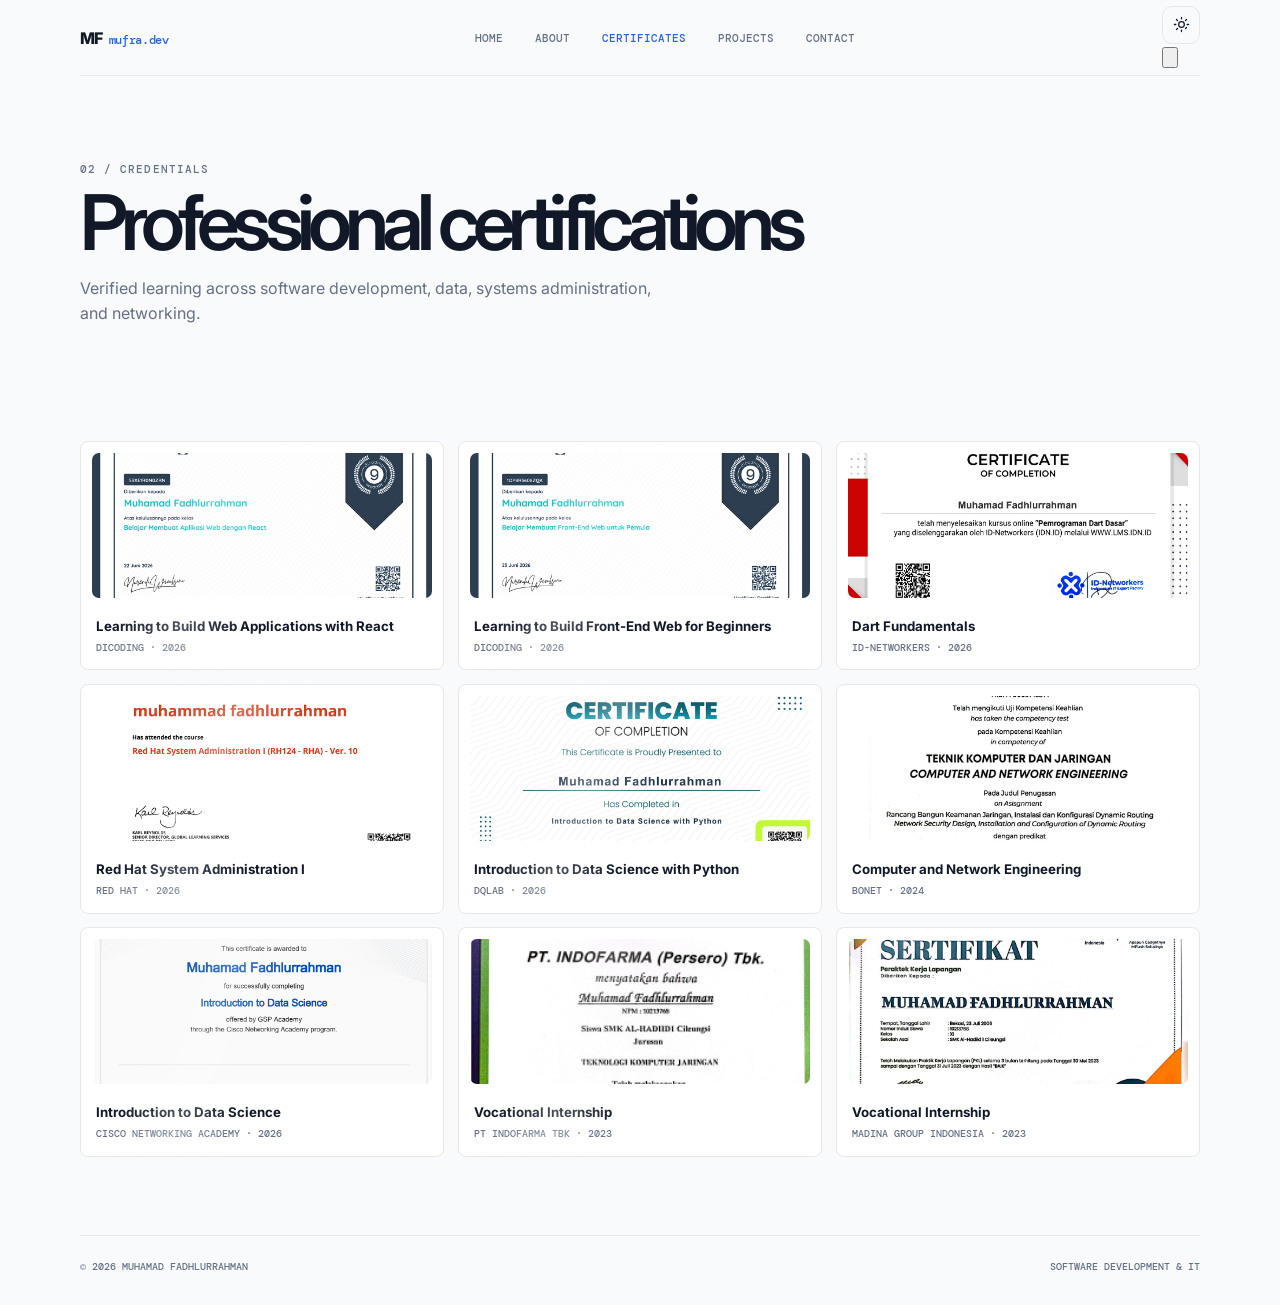
==== certificates.html @ b0180c2a "Initial commit" ====
<!doctype html><html lang="id" data-theme="light"><head><meta charset="UTF-8"><meta name="viewport" content="width=device-width,initial-scale=1"><meta name="description" content="Sertifikat profesional Muhamad Fadhlurrahman."><title>Certificates — Muhamad Fadhlurrahman</title><link rel="preconnect" href="https://fonts.googleapis.com"><link rel="preconnect" href="https://fonts.gstatic.com" crossorigin><link href="https://fonts.googleapis.com/css2?family=DM+Mono:wght@400;500&family=Inter:wght@400;500;600;700;800&display=swap" rel="stylesheet"><link rel="stylesheet" href="index.css"></head><body data-page="certificates"><div class="cursor-dot"></div><div class="cursor-ring"></div><header class="navbar container"><a class="wordmark" href="index.html">MF<span>.</span></a><nav class="desktop-nav"><a href="index.html">Home</a><a class="active" href="certificates.html">Certificates</a><a href="projects.html">Projects</a><a href="contact.html">Contact</a></nav><div class="nav-actions"><button class="theme-switch" aria-label="Ganti tema"><svg class="icon icon-sun" viewBox="0 0 24 24"><circle cx="12" cy="12" r="4"/><path d="M12 2v2M12 20v2M4.93 4.93l1.42 1.42M17.65 17.65l1.42-1.42M2 12h2M20 12h2M4.93 19.07l1.42-1.42M17.65 6.35l1.42-1.42"/></svg><svg class="icon icon-moon" viewBox="0 0 24 24"><path d="M21 12.79A9 9 0 1 1 11.21 3 7 7 0 0 0 21 12.79Z"/></svg></button><button class="menu-toggle" aria-label="Buka menu" aria-expanded="false"><svg viewBox="0 0 24 24"><path d="M4 7h16M4 12h16M4 17h16"/></svg></button></div></header><nav class="mobile-menu container"><a href="index.html">Home</a><a href="certificates.html">Certificates</a><a href="projects.html">Projects</a><a href="contact.html">Contact</a></nav><main><section class="page-hero container"><p class="eyebrow">02 / Credentials</p><h1>Learning with<br><em>clear direction.</em></h1><p>Selected certifications supporting my foundation in software development, data, systems administration, and networking.</p></section><section class="section container"><div class="certificate-grid"><article class="certificate-card reveal"><img src="assets/react_dicoding.png" alt="Sertifikat React Dicoding"><div><h3>Belajar Membuat Aplikasi Web dengan React</h3><p>Dicoding · 2026</p></div></article><article class="certificate-card reveal"><img src="assets/frontend dicoding.png" alt="Sertifikat Front-End Dicoding"><div><h3>Belajar Membuat Front-End Web untuk Pemula</h3><p>Dicoding · 2026</p></div></article><article class="certificate-card reveal"><img src="assets/dart_idn.png" alt="Sertifikat Dart"><div><h3>Pemrograman Dart Dasar</h3><p>ID-Networkers · 2026</p></div></article><article class="certificate-card reveal"><img src="assets/redhat.png" alt="Sertifikat Red Hat"><div><h3>Red Hat System Administration I</h3><p>Red Hat · 2026</p></div></article><article class="certificate-card reveal"><img src="assets/datascicen_dqlab.png" alt="Sertifikat Data Science"><div><h3>Introduction to Data Science with Python</h3><p>DQLab · 2026</p></div></article><article class="certificate-card reveal"><img src="assets/bonet.png" alt="Sertifikat kompetensi BONET"><div><h3>Computer and Network Engineering</h3><p>BONET · 2024</p></div></article><article class="certificate-card reveal"><img src="assets/Cuplikan layar 2026-10-04 132748.png" alt="Sertifikat Cisco Data Science"><div><h3>Introduction to Data Science</h3><p>Cisco Networking Academy · 2026</p></div></article><article class="certificate-card reveal"><img src="assets/indofarma.png" alt="Sertifikat praktik kerja Indofarma"><div><h3>Praktik Kerja Lapangan</h3><p>PT Indofarma Tbk · 2023</p></div></article><article class="certificate-card reveal"><img src="assets/madinaflash.png" alt="Sertifikat praktik kerja Madina Group"><div><h3>Praktik Kerja Lapangan</h3><p>Madina Group Indonesia · 2023</p></div></article></div></section></main><footer class="footer container"><span>© 2026 Muhamad Fadhlurrahman</span><span>Software Development & IT</span></footer><script src="script.js"></script></body></html>
---- index.css ----
﻿:root{--bg-primary:#f8fafc;--bg-secondary:#fff;--bg-card:#fff;--text-primary:#0f172a;--text-secondary:#475569;--accent-color:#2563eb;--accent-hover:#1d4ed8;--border-color:#e2e8f0;--shadow-sm:0 1px 3px rgba(0,0,0,.05);--shadow-md:0 4px 14px rgba(15,23,42,.08);--transition:all .25s cubic-bezier(.4,0,.2,1);--sans:'Inter',sans-serif;--mono:'DM Mono',monospace}
*{box-sizing:border-box}
*,*::before,*::after{box-sizing:border-box}
html{scroll-behavior:smooth}
body{margin:0;background:var(--bg-primary);color:var(--text-primary);font-family:var(--sans);line-height:1.6;transition:background .3s,color .3s}
.container{width:min(1120px,calc(100% - 48px));margin-inline:auto}
.navbar{height:76px;display:flex;align-items:center;justify-content:space-between;width:min(1120px,calc(100% - 48px));margin:auto;position:relative;z-index:5}
.wordmark{font-size:.9rem;font-weight:700;letter-spacing:-.03em;text-decoration:none;color:var(--text-primary)}
nav{display:flex;gap:2rem}
nav a{color:var(--text-secondary);font:500 .7rem var(--mono);text-decoration:none;text-transform:uppercase;transition:var(--transition)}
nav a:hover{color:var(--accent-color)}
.theme-switch{width:38px;height:38px;border:1px solid var(--border-color);border-radius:10px;background:var(--bg-secondary);color:var(--text-primary);display:grid;place-items:center;cursor:pointer;transition:var(--transition)}
.theme-switch:hover{border-color:var(--accent-color);color:var(--accent-color)}
.icon{width:17px;height:17px;fill:none;stroke:currentColor;stroke-width:1.8;stroke-linecap:round;stroke-linejoin:round}
.icon-moon{display:none}
.hero{padding:126px 0 86px;border-bottom:1px solid var(--border-color)}
.availability{display:inline-flex;align-items:center;gap:.55rem;border:1px solid #bbf7d0;background:#f0fdf4;color:#15803d;border-radius:999px;padding:.35rem .7rem;font:500 .64rem var(--mono);text-transform:uppercase;letter-spacing:.04em}
.availability span{width:6px;height:6px;border-radius:50%;background:#22c55e}
.eyebrow{color:var(--text-secondary);font:500 .66rem var(--mono);text-transform:uppercase;letter-spacing:.1em}
.hero .eyebrow{margin:1.35rem 0 1rem}
.eyebrow i{color:var(--accent-color);font-style:normal;margin:0 .35rem}
.hero h1{font-size:clamp(3.6rem,8vw,7rem);line-height:.98;letter-spacing:-.09em;margin:0;max-width:850px;font-weight:500}
.hero h1 strong{color:var(--accent-color);font-weight:700}
.hero-copy{max-width:600px;color:var(--text-secondary);font-size:1.05rem;margin:1.7rem 0 2rem}
.hero-actions{display:flex;gap:.75rem}
.button{display:inline-flex;align-items:center;gap:.75rem;border:1px solid transparent;border-radius:8px;padding:.8rem 1.05rem;font:500 .68rem var(--mono);text-transform:uppercase;text-decoration:none;cursor:pointer;transition:var(--transition)}
.button svg,.card-link svg,.contact-links svg{width:15px;height:15px;fill:none;stroke:currentColor;stroke-width:1.8;stroke-linecap:round;stroke-linejoin:round}
.button-primary{background:var(--accent-color);color:white}
.button-primary:hover{background:var(--accent-hover);transform:translateY(-2px)}
.button-secondary{border-color:var(--border-color);background:var(--bg-secondary);color:var(--text-primary)}
.button-secondary:hover{border-color:var(--accent-color);color:var(--accent-color);transform:translateY(-2px)}
.hero-meta{display:flex;gap:2rem;margin-top:5rem;color:var(--text-secondary);font:500 .62rem var(--mono);text-transform:uppercase}
.section{padding:112px 0}
.section-intro{margin-bottom:2.7rem}
.section-intro h2{font-size:clamp(2.4rem,5vw,4rem);line-height:1.04;letter-spacing:-.08em;margin:0;font-weight:700}
.section-intro em{font-style:normal;color:var(--accent-color)}
.certificate-grid{display:grid;grid-template-columns:repeat(3,1fr);gap:1rem}
.certificate-card{background:var(--bg-card);border:1px solid var(--border-color);border-radius:12px;padding:.7rem;box-shadow:var(--shadow-sm);transition:var(--transition)}
.certificate-card:hover{transform:translateY(-4px);box-shadow:var(--shadow-md);border-color:#bfdbfe}
.certificate-card img{width:100%;height:160px;object-fit:cover;border-radius:7px;background:#f1f5f9}
.certificate-card div{padding:.75rem .25rem .25rem}
.certificate-card h3{font-size:.83rem;line-height:1.35;margin:0 0 .35rem}
.certificate-card p,.project-type{margin:0;color:var(--text-secondary);font:500 .62rem var(--mono);text-transform:uppercase}
.project-heading{display:inline-block;margin-bottom:2rem}
.project-tabs{display:flex;gap:1.5rem;border-bottom:1px solid var(--border-color);margin-bottom:1.5rem}
.tab{border:0;background:none;color:var(--text-secondary);padding:0 0 .8rem;font:500 .68rem var(--mono);text-transform:uppercase;cursor:pointer;position:relative}
.tab.active{color:var(--accent-color)}
.tab.active::after{content:'';height:2px;background:var(--accent-color);position:absolute;bottom:-1px;left:0;right:0}
.project-grid{display:grid;grid-template-columns:repeat(2,1fr);gap:1rem}
.project-card{background:var(--bg-card);border:1px solid var(--border-color);border-radius:12px;overflow:hidden;box-shadow:var(--shadow-sm);transition:var(--transition)}
.project-card:hover{transform:translateY(-4px);box-shadow:var(--shadow-md)}
.project-card.hidden{display:none}
.project-thumb{height:260px;background:#e2e8f0;overflow:hidden}
.project-thumb img{width:100%;height:100%;object-fit:cover;transition:transform .5s}
.project-card:hover .project-thumb img{transform:scale(1.04)}
.project-content{display:flex;justify-content:space-between;gap:1rem;padding:1.25rem}
.project-content h3{font-size:1.25rem;letter-spacing:-.04em;margin:.35rem 0 .45rem}
.project-content>div>p:not(.project-type){font-size:.8rem;color:var(--text-secondary);max-width:390px;margin:0}
.tech-list{display:flex;flex-wrap:wrap;gap:.35rem;margin-top:1rem}
.tech-list span{border:1px solid var(--border-color);border-radius:5px;color:var(--text-secondary);padding:.25rem .4rem;font:500 .58rem var(--mono)}
.card-link{flex:none;width:34px;height:34px;border:1px solid var(--border-color);border-radius:7px;color:var(--accent-color);display:grid;place-items:center;text-decoration:none}
.card-link:hover{background:var(--accent-color);color:white}
.about{background:var(--bg-secondary);border-block:1px solid var(--border-color)}
.about-layout{display:grid;grid-template-columns:1fr 1fr;gap:6rem}
.about-layout>p{font-size:1.2rem;line-height:1.7;color:var(--text-secondary);margin:0}
.skill-list{border-top:1px solid var(--border-color)}
.skill-list div{display:grid;grid-template-columns:140px 1fr;gap:1rem;padding:1rem 0;border-bottom:1px solid var(--border-color);font-size:.78rem}
.skill-list strong{font-size:.7rem;font-family:var(--mono);text-transform:uppercase;color:var(--text-primary)}
.skill-list span{color:var(--text-secondary)}
.contact{padding-bottom:80px}
.contact-inner{display:grid;grid-template-columns:1fr 1fr;gap:6rem;padding:3rem 0;border-top:1px solid var(--border-color)}
.contact-inner h2{font-size:clamp(2.4rem,5vw,4rem);line-height:1.03;letter-spacing:-.08em;margin:0}
.contact-inner em{font-style:normal;color:var(--accent-color)}
.contact-links{border-top:1px solid var(--border-color)}
.contact-links a{display:grid;grid-template-columns:90px 1fr 18px;align-items:center;gap:1rem;padding:1.1rem 0;border-bottom:1px solid var(--border-color);color:var(--text-primary);font-size:.8rem;text-decoration:none}
.contact-links a:hover{color:var(--accent-color)}
.contact-links span{color:var(--text-secondary);font:500 .63rem var(--mono);text-transform:uppercase}
.footer{display:flex;justify-content:space-between;padding:1.5rem 0 2rem;border-top:1px solid var(--border-color);color:var(--text-secondary);font:500 .62rem var(--mono);text-transform:uppercase}
body[data-theme="dark"]{--bg-primary:#090d16;--bg-secondary:#111827;--bg-card:#1f2937;--text-primary:#f9fafb;--text-secondary:#9ca3af;--accent-color:#3b82f6;--accent-hover:#60a5fa;--border-color:#263246;--shadow-sm:0 1px 3px rgba(0,0,0,.3);--shadow-md:0 4px 12px rgba(0,0,0,.4)}
body[data-theme="dark"] .availability{background:#052e16;border-color:#166534;color:#86efac}
body[data-theme="dark"] .certificate-card img{background:#111827}
.reveal{opacity:0;transform:translateY(18px);transition:.7s}
.reveal.visible{opacity:1;transform:none}
@media(max-width:780px){.container,.navbar{width:min(100% - 32px,560px)}
.navbar{height:68px}
.wordmark{font-size:.78rem}
nav{gap:.9rem}
nav a{font-size:.55rem}
.hero{padding:90px 0 60px}
.hero h1{font-size:clamp(3rem,14vw,5rem)}
.hero-meta{display:block;line-height:2;margin-top:3rem}
.certificate-grid,.project-grid,.about-layout,.contact-inner{grid-template-columns:1fr;gap:1rem}
.certificate-card img{height:190px}
.section{padding:75px 0}
.about-layout>p{font-size:1rem;margin-bottom:2rem}
.contact-inner{gap:2.5rem}
.footer{display:block;line-height:2}
.footer span{display:block}
}

/* Multi-page portfolio refresh */
:root{--bg-primary:#f7f8fc;--bg-secondary:#fff;--bg-card:rgba(255,255,255,.78);--text-primary:#111827;--text-secondary:#64748b;--accent-color:#6d28d9;--accent-hover:#0891b2;--border-color:#e5e7eb;--shadow-md:0 18px 50px rgba(30,41,59,.12)}
html[data-theme="dark"]{--bg-primary:#080b13;--bg-secondary:#111827;--bg-card:rgba(17,24,39,.78);--text-primary:#f8fafc;--text-secondary:#a4b0c2;--accent-color:#a78bfa;--accent-hover:#22d3ee;--border-color:#263247}
body{background:radial-gradient(circle at 80% 4%,rgba(124,58,237,.12),transparent 28%),radial-gradient(circle at 5% 42%,rgba(6,182,212,.08),transparent 30%),var(--bg-primary);background-attachment:fixed}
.navbar{position:sticky;top:0;background:color-mix(in srgb,var(--bg-primary) 78%,transparent);backdrop-filter:blur(18px);border-bottom:1px solid color-mix(in srgb,var(--border-color) 75%,transparent)}
.wordmark{font-size:1.1rem;letter-spacing:-.08em}.wordmark span{color:var(--accent-color)}.desktop-nav a.active{color:var(--accent-color)}
.hero{position:relative;min-height:calc(100vh - 76px);display:flex;flex-direction:column;justify-content:center;overflow:hidden}.hero-orb{position:absolute;width:480px;height:480px;right:-130px;top:80px;border-radius:50%;background:radial-gradient(circle,rgba(167,139,250,.2),rgba(34,211,238,.05) 45%,transparent 70%);filter:blur(16px);animation:floatGlow 8s ease-in-out infinite;pointer-events:none}.hero h1,.page-hero h1,.contact-copy h1{font-size:clamp(3.4rem,8vw,7.2rem);line-height:.96;letter-spacing:-.09em;font-weight:600}.hero h1 strong,.page-hero em,.contact-copy em,.section-intro em{font-style:normal;background:linear-gradient(100deg,#8b5cf6,#06b6d4 60%,#34d399);-webkit-background-clip:text;background-clip:text;color:transparent}.hero-role{font-size:clamp(1.25rem,2.5vw,2rem);margin:1.7rem 0 .2rem;font-weight:600}.hero-role span{color:var(--accent-color);transition:opacity .25s,transform .25s}.hero-role .role-changing{opacity:0;transform:translateY(8px)}.typing-caret{color:#22d3ee!important;margin-left:.2rem;animation:blink 1s infinite}.intro-strip{padding:88px 0 36px;border-top:1px solid var(--border-color)}.lead{max-width:790px;margin:0;font-size:clamp(1.7rem,3.5vw,3.2rem);line-height:1.15;letter-spacing:-.06em}.stats{display:grid;grid-template-columns:repeat(4,1fr);gap:1px;background:var(--border-color);border:1px solid var(--border-color);margin-top:36px}.stats div{padding:1.5rem;background:var(--bg-primary)}.stats strong{display:block;font-size:2rem;letter-spacing:-.06em}.stats span{font:500 .62rem var(--mono);color:var(--text-secondary);text-transform:uppercase}.page-hero{padding:110px 0 45px}.page-hero h1{margin:.5rem 0 1.4rem}.page-hero>p:last-child{max-width:590px;color:var(--text-secondary);font-size:1rem}.section-description{max-width:570px;color:var(--text-secondary)}.section-description a,.text-link{color:var(--accent-color)}
.github-panel{border:1px solid var(--border-color);background:var(--bg-card);border-radius:16px;padding:1.3rem;box-shadow:var(--shadow-md)}.github-summary{display:flex;align-items:center;gap:1.3rem;padding-bottom:1.5rem;border-bottom:1px solid var(--border-color)}.github-mark{width:44px;height:44px;display:grid;place-items:center;border-radius:12px;background:var(--text-primary);color:var(--bg-primary);font-size:1.5rem}.github-summary strong{display:block;font-size:1.25rem}.github-summary span{display:block;color:var(--text-secondary);font:500 .6rem var(--mono);text-transform:uppercase}.github-summary .text-link{margin-left:auto;font:500 .68rem var(--mono);text-decoration:none}.activity-chart{height:190px;display:flex;align-items:end;justify-content:space-around;gap:1.2rem;padding:1.5rem 1rem .3rem}.activity-month{height:100%;flex:1;display:flex;flex-direction:column;align-items:center;justify-content:end;gap:.45rem}.activity-month strong{font:500 .68rem var(--mono);color:var(--accent-color)}.activity-month small{font:500 .62rem var(--mono);color:var(--text-secondary);text-transform:uppercase}.bar-track{height:125px;width:min(42px,70%);display:flex;align-items:end;border-radius:8px;background:color-mix(in srgb,var(--border-color) 48%,transparent);overflow:hidden}.bar-track span{display:block;width:100%;min-height:8px;border-radius:8px;background:linear-gradient(180deg,#a78bfa,#06b6d4);transition:height 1s cubic-bezier(.16,1,.3,1)}.data-note,.loading-state{margin:.8rem 0 0;color:var(--text-secondary);font:500 .6rem var(--mono)}.empty-activity{width:100%;text-align:center;color:var(--text-secondary);font-size:.82rem}.empty-activity a{display:inline-block;margin-top:.5rem;color:var(--accent-color)}.home-links{display:grid;gap:0;padding-top:20px}.feature-link{display:flex;justify-content:space-between;align-items:center;padding:1.7rem 0;border-top:1px solid var(--border-color);text-decoration:none;color:var(--text-primary)}.feature-link:last-child{border-bottom:1px solid var(--border-color)}.feature-link span{font:500 .63rem var(--mono);color:var(--text-secondary);text-transform:uppercase}.feature-link strong{font-size:clamp(1.3rem,2.5vw,2rem);letter-spacing:-.05em}.feature-link b{color:var(--accent-color);font-weight:400;margin-left:1rem}.project-actions{display:flex;gap:.45rem;align-items:flex-start}.card-link{font-size:1rem}.certificate-card,.project-card{background:var(--bg-card);backdrop-filter:blur(8px);border-color:var(--border-color)}.certificate-card:after,.project-card:after{content:'';position:absolute;inset:0;transform:translateX(-120%);background:linear-gradient(110deg,transparent 35%,rgba(255,255,255,.25),transparent 65%);pointer-events:none}.certificate-card:hover:after,.project-card:hover:after{animation:shine .9s ease}.certificate-card:hover,.project-card:hover{border-color:color-mix(in srgb,var(--accent-color) 45%,var(--border-color));box-shadow:var(--shadow-md)}.contact-page{min-height:calc(100vh - 150px);display:grid;grid-template-columns:1fr 1fr;align-items:center;gap:6rem;padding:100px 0}.contact-copy h1{margin:.5rem 0 1.5rem}.contact-copy>p:last-child{max-width:480px;color:var(--text-secondary);font-size:1rem}.contact-page .contact-links{border-top:1px solid var(--border-color)}.contact-page .contact-links a{grid-template-columns:120px 1fr 18px}.certificate-modal{position:fixed;inset:0;z-index:100;display:grid;place-items:center;padding:24px;background:rgba(3,7,18,.82);backdrop-filter:blur(14px);opacity:0;pointer-events:none;transition:.25s}.certificate-modal.open{opacity:1;pointer-events:auto}.certificate-modal-content{position:relative;width:min(760px,92vw);max-height:90vh;padding:12px;border:1px solid rgba(255,255,255,.2);border-radius:16px;background:#111827;box-shadow:0 24px 80px rgba(0,0,0,.4);transform:scale(.96);transition:.25s}.certificate-modal.open .certificate-modal-content{transform:scale(1)}.certificate-modal img{display:block;width:100%;max-height:78vh;object-fit:contain;border-radius:9px}.certificate-modal h3{color:#fff;font-size:.8rem;margin:10px 4px 2px}.certificate-modal p{color:#9ca3af;font:.65rem var(--mono);margin:0 4px 3px}.certificate-close{position:absolute;top:-14px;right:-14px;width:40px;height:40px;border:1px solid rgba(255,255,255,.25);border-radius:50%;background:#fff;color:#111827;font-size:1.3rem;line-height:1;cursor:pointer}.certificate-card{cursor:pointer}@keyframes floatGlow{50%{transform:translate(-30px,20px) scale(1.12)}}@keyframes shine{100%{transform:translateX(120%)}}@keyframes blink{50%{opacity:0}}
html[data-theme="dark"] .availability{background:#052e16;border-color:#166534;color:#86efac}html[data-theme="dark"] .certificate-card img{background:#111827}
@media(max-width:780px){.desktop-nav{display:none}.hero{min-height:auto;padding:90px 0 70px}.hero h1,.page-hero h1,.contact-copy h1{font-size:clamp(3rem,14vw,5rem)}.hero-orb{width:300px;height:300px;right:-140px}.stats{grid-template-columns:repeat(2,1fr)}.stats div{padding:1rem}.github-summary{flex-wrap:wrap}.github-summary .text-link{width:100%;margin-left:0}.activity-chart{gap:.35rem;padding-inline:0}.contact-page{min-height:auto;grid-template-columns:1fr;gap:3rem;padding:80px 0}.page-hero{padding:80px 0 20px}.feature-link{display:block}.feature-link strong{display:block;margin-top:.7rem}.contact-page .contact-links a{grid-template-columns:90px 1fr 18px}}
@media(prefers-reduced-motion:reduce){*,*::before,*::after{animation-duration:.01ms!important;transition-duration:.01ms!important;scroll-behavior:auto!important}}

.hero-meta strong{color:var(--accent-color);font-weight:500}
.wordmark{display:inline-flex;align-items:baseline;gap:.45rem}.wordmark strong{font:800 1rem var(--sans);letter-spacing:-.08em;color:var(--text-primary)}.wordmark span{display:inline!important;color:var(--accent-color);font:500 .72rem var(--mono);letter-spacing:-.03em}
.top-repositories{margin-top:1.4rem;border-top:1px solid var(--border-color);padding-top:1rem}.top-repositories>p{margin:0 0 .5rem;color:var(--text-secondary);font:500 .62rem var(--mono);text-transform:uppercase}.top-repositories a{display:grid;grid-template-columns:32px 1fr auto;align-items:center;gap:.7rem;padding:.8rem 0;border-bottom:1px solid var(--border-color);color:var(--text-primary);text-decoration:none}.top-repositories a:hover strong{color:var(--accent-color)}.top-repositories span{color:var(--accent-color);font:500 .62rem var(--mono)}.top-repositories strong{font-size:.82rem}.top-repositories small{color:var(--text-secondary);font:500 .6rem var(--mono)}
.activity-month small{display:flex;flex-direction:column;align-items:center}.activity-month small i{font-style:normal;font-size:.5rem;opacity:.6;margin-top:2px}
.github-mark span{font:800 .82rem var(--mono);letter-spacing:-.08em}
.experience-item ul{margin:0;padding-left:1.1rem;color:var(--text-secondary);font:400 .84rem/1.7 var(--sans)}.experience-item li{padding-left:.25rem;margin:.2rem 0}.experience-item li::marker{color:var(--accent-color)}
.cursor-dot,.cursor-ring{display:none!important}.hero-orb{display:none}.hero{min-height:auto;padding:104px 0 62px}.hero h1{font-size:clamp(3rem,6.5vw,5.6rem);max-width:760px}.hero-copy{max-width:660px;font-size:.96rem;line-height:1.75;margin:1.2rem 0 1.5rem}.hero-role{margin:1.25rem 0 .1rem}.hero-meta{margin-top:3.5rem;gap:1.5rem}.intro-strip{padding:62px 0 28px}.lead{max-width:900px;font-size:clamp(1.35rem,2.5vw,2.25rem);line-height:1.3}.stats{margin-top:28px}.stats strong{font-size:1.65rem}.section{padding:78px 0}.section-intro{margin-bottom:1.8rem}.section-intro h2{font-size:clamp(2rem,4vw,3.25rem)}.page-hero{padding:76px 0 20px}.page-hero h1{font-size:clamp(2.7rem,6vw,5rem);margin:.4rem 0 1rem}.section-description{font-size:.9rem}.github-panel{padding:1rem}.github-summary{gap:1rem}.github-summary strong{font-size:1.1rem}.activity-chart{height:170px;padding:1.2rem .4rem .3rem;gap:.7rem}.bar-track{height:110px;width:min(32px,70%)}.feature-link{padding:1.25rem 0}.feature-link strong{font-size:clamp(1.1rem,2vw,1.55rem)}.certificate-grid,.project-grid{gap:.85rem}.certificate-card,.project-card{border-radius:6px}.certificate-card img{height:145px}.project-thumb{height:220px}.project-content{padding:1rem}.project-content h3{font-size:1.1rem}.project-content>div>p:not(.project-type){font-size:.76rem;line-height:1.65}.tech-list{margin-top:.8rem}.tech-list span{padding:.22rem .35rem}.about-grid{gap:4rem}.experience-item{gap:3rem}.contact-page{padding:78px 0}.contact-copy h1{font-size:clamp(2.7rem,6vw,5rem)}
html[data-theme="dark"] .github-panel,html[data-theme="dark"] .certificate-card,html[data-theme="dark"] .project-card{background:#111827}
@media(max-width:780px){.hero{padding:76px 0 54px}.hero h1{font-size:clamp(2.75rem,12vw,4.4rem)}.hero-copy{font-size:.88rem}.hero-meta{margin-top:2.5rem;line-height:1.8}.intro-strip{padding-top:52px}.lead{font-size:1.25rem}.section{padding:62px 0}.section-intro h2{font-size:2.15rem}.page-hero{padding-top:62px}.stats strong{font-size:1.4rem}.github-summary{gap:.75rem}.github-mark{width:38px;height:38px}.activity-chart{gap:.2rem}.activity-month small{font-size:.54rem}.experience-item{gap:.65rem}.about-grid{gap:2rem}}
@media(min-width:781px){.mobile-menu{display:none!important}}
@media(max-width:780px){.mobile-menu{position:fixed;display:flex;flex-direction:column;gap:1rem;inset:76px 12px auto;padding:1.35rem;border:1px solid var(--border-color);border-radius:10px;background:color-mix(in srgb,var(--bg-card) 94%,transparent);backdrop-filter:blur(18px);box-shadow:var(--shadow-md);opacity:0;pointer-events:none;transform:translateY(-12px);transition:opacity .25s,transform .25s}.mobile-menu.open{opacity:1;pointer-events:auto;transform:translateY(0)}.mobile-menu a{padding:.55rem;color:var(--text-primary);font:500 .7rem var(--mono);text-decoration:none;text-transform:uppercase}.mobile-menu a:hover{color:var(--accent-color)}}
@media(max-width:780px){header.navbar{display:flex!important;visibility:visible!important;opacity:1!important;position:fixed!important;top:0;left:0;right:0;width:100%!important;height:68px;z-index:100;padding:0 16px}.navbar .desktop-nav{display:none!important}.navbar .nav-actions{display:flex!important;align-items:center;gap:.45rem;position:relative;z-index:101}.navbar .menu-toggle{display:grid!important;place-items:center;width:44px;height:44px;border:0;background:transparent;color:var(--text-primary);cursor:pointer;pointer-events:auto;touch-action:manipulation;position:relative;z-index:102}.navbar .menu-toggle svg{width:22px;height:22px;fill:none;stroke:currentColor;stroke-width:1.8;stroke-linecap:round;pointer-events:none}.navbar .theme-switch{display:grid!important;place-items:center;pointer-events:auto}}

.wordmark{font-size:.95rem;letter-spacing:-.04em}.wordmark span{display:none}.theme-switch{background:transparent;border-color:var(--border-color);box-shadow:none}.theme-switch:hover{background:var(--text-primary);color:var(--bg-primary)}.button-primary{background:#111827;color:#fff}.button-primary:hover{background:#2563eb;color:#fff}html[data-theme="dark"] .button-primary{background:#fff;color:#111827}html[data-theme="dark"] .button-primary:hover{background:#60a5fa;color:#0b0f19}

.about-grid{display:grid;grid-template-columns:.8fr 1.2fr;gap:6rem;border-top:1px solid var(--border-color)}.about-block h2{margin:0;font-size:clamp(2.1rem,4vw,3.5rem);line-height:1.02;letter-spacing:-.07em}.about-block em,.experience-section em{font-style:normal;color:var(--accent-color)}.about-grid .skill-list{border-top:0}.about-grid .skill-list div{grid-template-columns:145px 1fr;align-items:start;padding:1.15rem 0}.about-grid .skill-list strong{font-family:var(--mono);font-size:.63rem;letter-spacing:.04em;color:var(--text-primary)}.about-grid .skill-list span{font-size:.82rem;line-height:1.65}.experience-section{border-top:1px solid var(--border-color)}.experience-section .section-intro{margin-bottom:2.2rem}.experience-section h2{font-size:clamp(2.1rem,4vw,3.5rem);line-height:1.02;letter-spacing:-.07em}.experience-list{border-top:1px solid var(--border-color)}.experience-item{display:grid;grid-template-columns:1fr 1.3fr;gap:4rem;padding:1.6rem 0;border-bottom:1px solid var(--border-color)}.experience-item>div>span{display:block;margin-bottom:.55rem;color:var(--accent-color);font:500 .62rem var(--mono);letter-spacing:.04em;text-transform:uppercase}.experience-item h3{margin:0 0 .25rem;color:var(--text-primary);font:700 clamp(1.15rem,2vw,1.5rem) var(--sans);letter-spacing:-.04em}.experience-item strong{color:var(--text-secondary);font:500 .68rem var(--mono);text-transform:uppercase}.experience-item p{margin:0;color:var(--text-secondary);font:400 .86rem/1.7 var(--sans);max-width:620px}
@media(max-width:780px){.about-grid{grid-template-columns:1fr;gap:2rem}.about-grid .skill-list div{grid-template-columns:110px 1fr}.experience-item{grid-template-columns:1fr;gap:.8rem}}
@media(max-width:780px){.navbar{position:fixed;top:0;left:0;right:0;width:100%;height:68px;padding-inline:16px;background:color-mix(in srgb,var(--bg-primary) 88%,transparent);backdrop-filter:blur(18px);border-bottom:1px solid var(--border-color);z-index:30}.navbar.container{width:100%}main{padding-top:68px}.mobile-menu{top:76px!important;z-index:29}.mobile-menu.container{width:calc(100% - 24px);max-width:none}}

/* Minimal electric-blue visual system */
:root{--bg-primary:#f8fafc;--bg-secondary:#fff;--bg-card:#fff;--text-primary:#111827;--text-secondary:#667085;--accent-color:#2563eb;--accent-hover:#1d4ed8;--border-color:#e5e7eb;--shadow-md:0 14px 36px rgba(15,23,42,.09)}
html[data-theme="dark"]{--bg-primary:#0b0f19;--bg-secondary:#111827;--bg-card:#111827;--text-primary:#f8fafc;--text-secondary:#94a3b8;--accent-color:#60a5fa;--accent-hover:#93c5fd;--border-color:#263244;--shadow-md:0 16px 40px rgba(0,0,0,.28)}
body{background:var(--bg-primary)}body::before{display:none}.hero-orb{width:420px;height:420px;background:radial-gradient(circle,rgba(37,99,235,.09),transparent 68%);filter:none}.hero h1 strong,.page-hero em,.contact-copy em,.section-intro em{background:none;color:var(--accent-color)}.button-primary{background:var(--text-primary);box-shadow:none}.button-primary:hover{background:var(--accent-color);box-shadow:none}.github-panel{box-shadow:none;border-radius:8px}.github-mark{border-radius:8px;background:var(--text-primary);color:var(--bg-primary)}.bar-track span{background:var(--accent-color)}.certificate-card,.project-card{border-radius:8px;box-shadow:none}.certificate-card:hover,.project-card:hover{box-shadow:var(--shadow-md)}.availability{background:transparent;border-color:var(--border-color);color:var(--text-secondary);box-shadow:none}.availability span{background:var(--accent-color)}.project-thumb{cursor:zoom-in}.project-image-modal{position:fixed;inset:0;z-index:110;display:grid;place-items:center;padding:24px;background:rgba(3,7,18,.84);backdrop-filter:blur(10px);opacity:0;pointer-events:none;transition:opacity .25s}.project-image-modal.open{opacity:1;pointer-events:auto}.project-image-modal-content{position:relative;width:min(900px,94vw);max-height:92vh;padding:12px;border:1px solid rgba(255,255,255,.18);border-radius:10px;background:#111827;box-shadow:0 24px 80px rgba(0,0,0,.45);transform:scale(.96);transition:transform .25s}.project-image-modal.open .project-image-modal-content{transform:scale(1)}.project-image-modal img{display:block;width:100%;max-height:78vh;object-fit:contain;border-radius:5px}.project-image-modal h3{margin:12px 4px 2px;color:#fff;font-size:1rem}.project-image-modal p{margin:0 4px 4px;color:#94a3b8;font:500 .65rem var(--mono);text-transform:uppercase}.project-image-close{position:absolute;top:-14px;right:-14px;width:40px;height:40px;border:1px solid rgba(255,255,255,.25);border-radius:50%;background:#fff;color:#111827;font-size:1.3rem;line-height:1;cursor:pointer}
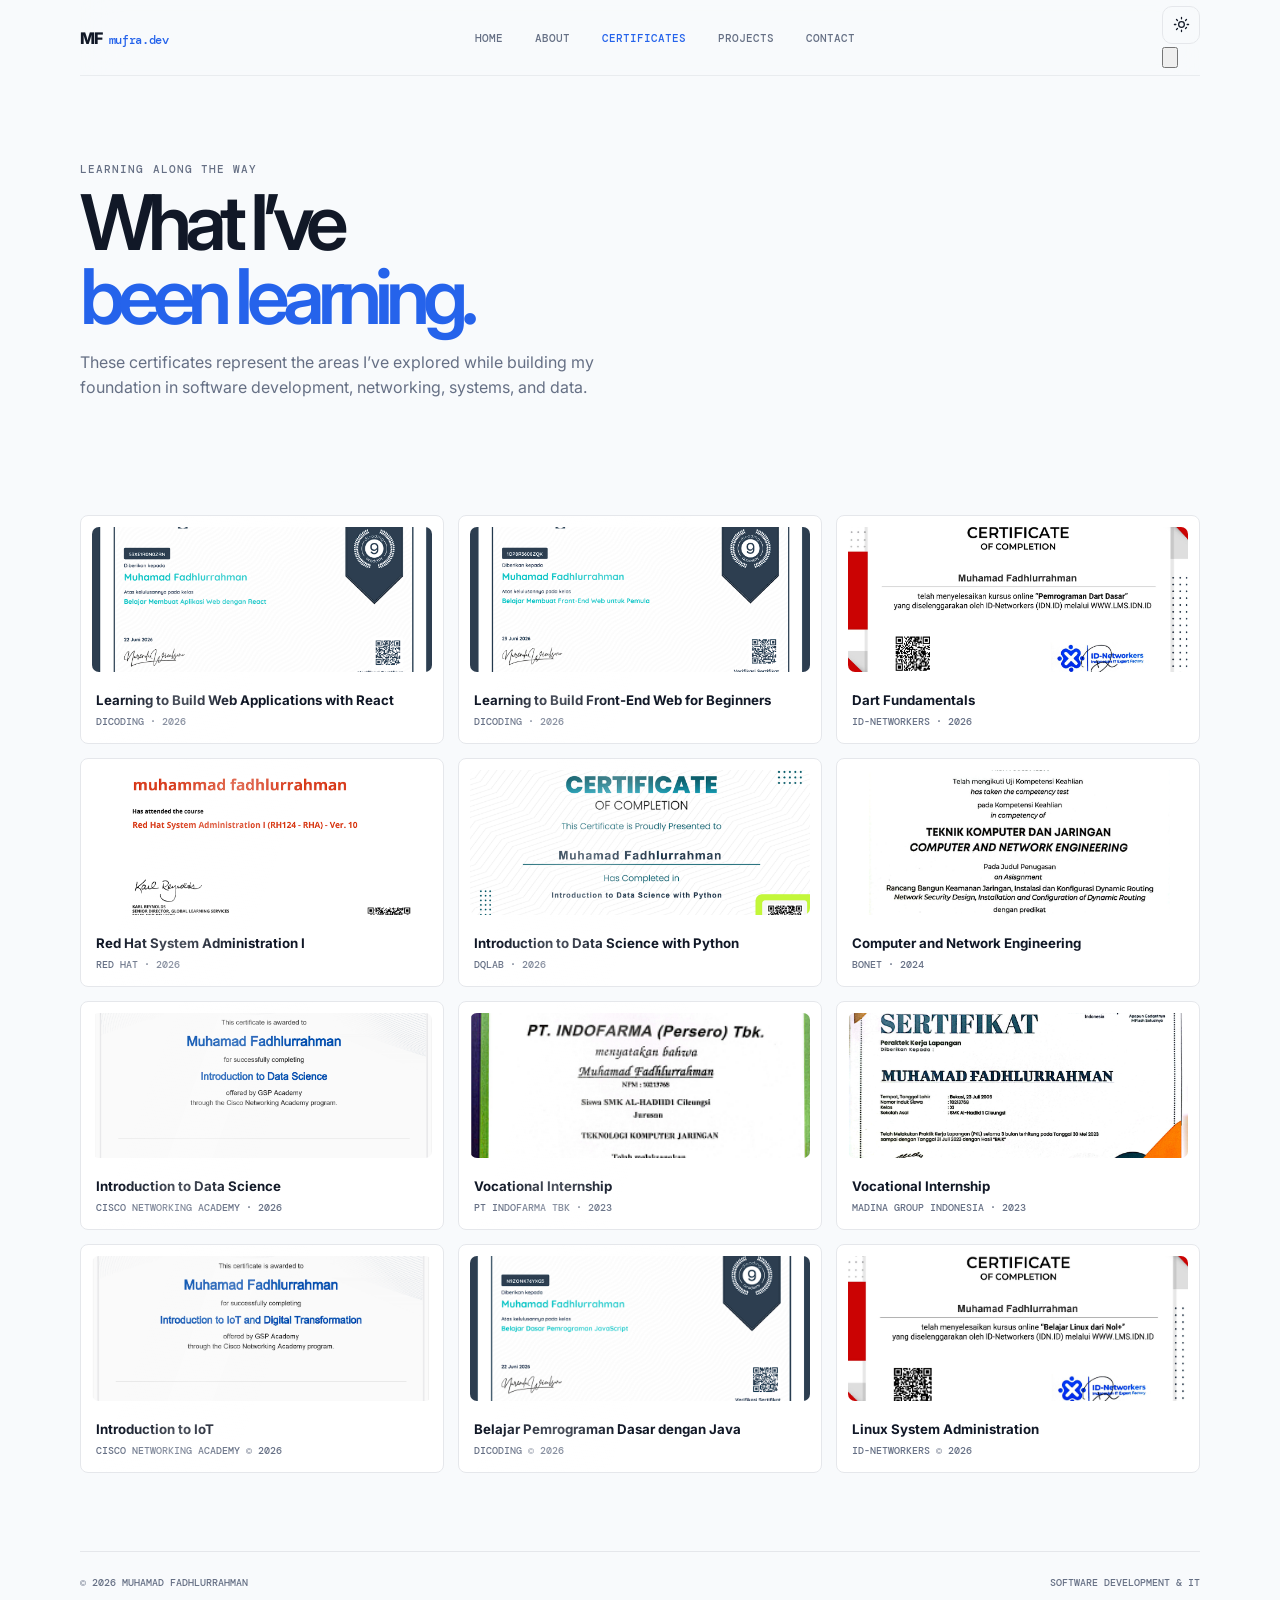
==== commit 04151cea: "Update portfolio" ====
--- a/certificates.html
+++ b/certificates.html
@@ -1 +1,5 @@
-<!doctype html><html lang="id" data-theme="light"><head><meta charset="UTF-8"><meta name="viewport" content="width=device-width,initial-scale=1"><meta name="description" content="Sertifikat profesional Muhamad Fadhlurrahman."><title>Certificates — Muhamad Fadhlurrahman</title><link rel="preconnect" href="https://fonts.googleapis.com"><link rel="preconnect" href="https://fonts.gstatic.com" crossorigin><link href="https://fonts.googleapis.com/css2?family=DM+Mono:wght@400;500&family=Inter:wght@400;500;600;700;800&display=swap" rel="stylesheet"><link rel="stylesheet" href="index.css"></head><body data-page="certificates"><div class="cursor-dot"></div><div class="cursor-ring"></div><header class="navbar container"><a class="wordmark" href="index.html">MF<span>.</span></a><nav class="desktop-nav"><a href="index.html">Home</a><a class="active" href="certificates.html">Certificates</a><a href="projects.html">Projects</a><a href="contact.html">Contact</a></nav><div class="nav-actions"><button class="theme-switch" aria-label="Ganti tema"><svg class="icon icon-sun" viewBox="0 0 24 24"><circle cx="12" cy="12" r="4"/><path d="M12 2v2M12 20v2M4.93 4.93l1.42 1.42M17.65 17.65l1.42-1.42M2 12h2M20 12h2M4.93 19.07l1.42-1.42M17.65 6.35l1.42-1.42"/></svg><svg class="icon icon-moon" viewBox="0 0 24 24"><path d="M21 12.79A9 9 0 1 1 11.21 3 7 7 0 0 0 21 12.79Z"/></svg></button><button class="menu-toggle" aria-label="Buka menu" aria-expanded="false"><svg viewBox="0 0 24 24"><path d="M4 7h16M4 12h16M4 17h16"/></svg></button></div></header><nav class="mobile-menu container"><a href="index.html">Home</a><a href="certificates.html">Certificates</a><a href="projects.html">Projects</a><a href="contact.html">Contact</a></nav><main><section class="page-hero container"><p class="eyebrow">02 / Credentials</p><h1>Learning with<br><em>clear direction.</em></h1><p>Selected certifications supporting my foundation in software development, data, systems administration, and networking.</p></section><section class="section container"><div class="certificate-grid"><article class="certificate-card reveal"><img src="assets/react_dicoding.png" alt="Sertifikat React Dicoding"><div><h3>Belajar Membuat Aplikasi Web dengan React</h3><p>Dicoding · 2026</p></div></article><article class="certificate-card reveal"><img src="assets/frontend dicoding.png" alt="Sertifikat Front-End Dicoding"><div><h3>Belajar Membuat Front-End Web untuk Pemula</h3><p>Dicoding · 2026</p></div></article><article class="certificate-card reveal"><img src="assets/dart_idn.png" alt="Sertifikat Dart"><div><h3>Pemrograman Dart Dasar</h3><p>ID-Networkers · 2026</p></div></article><article class="certificate-card reveal"><img src="assets/redhat.png" alt="Sertifikat Red Hat"><div><h3>Red Hat System Administration I</h3><p>Red Hat · 2026</p></div></article><article class="certificate-card reveal"><img src="assets/datascicen_dqlab.png" alt="Sertifikat Data Science"><div><h3>Introduction to Data Science with Python</h3><p>DQLab · 2026</p></div></article><article class="certificate-card reveal"><img src="assets/bonet.png" alt="Sertifikat kompetensi BONET"><div><h3>Computer and Network Engineering</h3><p>BONET · 2024</p></div></article><article class="certificate-card reveal"><img src="assets/Cuplikan layar 2026-10-04 132748.png" alt="Sertifikat Cisco Data Science"><div><h3>Introduction to Data Science</h3><p>Cisco Networking Academy · 2026</p></div></article><article class="certificate-card reveal"><img src="assets/indofarma.png" alt="Sertifikat praktik kerja Indofarma"><div><h3>Praktik Kerja Lapangan</h3><p>PT Indofarma Tbk · 2023</p></div></article><article class="certificate-card reveal"><img src="assets/madinaflash.png" alt="Sertifikat praktik kerja Madina Group"><div><h3>Praktik Kerja Lapangan</h3><p>Madina Group Indonesia · 2023</p></div></article></div></section></main><footer class="footer container"><span>© 2026 Muhamad Fadhlurrahman</span><span>Software Development & IT</span></footer><script src="script.js"></script></body></html>
+<!doctype html><html lang="id" data-theme="light"><head><meta charset="UTF-8"><meta name="viewport" content="width=device-width,initial-scale=1"><meta name="description" content="Sertifikat profesional Muhamad Fadhlurrahman."><title>Certificates — Muhamad Fadhlurrahman</title><link rel="preconnect" href="https://fonts.googleapis.com"><link rel="preconnect" href="https://fonts.gstatic.com" crossorigin><link href="https://fonts.googleapis.com/css2?family=DM+Mono:wght@400;500&family=Inter:wght@400;500;600;700;800&display=swap" rel="stylesheet"><link rel="stylesheet" href="index.css"></head><body data-page="certificates"><div class="cursor-dot"></div><div class="cursor-ring"></div><header class="navbar container"><a class="wordmark" href="index.html">MF<span>.</span></a><nav class="desktop-nav"><a href="index.html">Home</a><a class="active" href="certificates.html">Certificates</a><a href="projects.html">Projects</a><a href="contact.html">Contact</a></nav><div class="nav-actions"><button class="theme-switch" aria-label="Ganti tema"><svg class="icon icon-sun" viewBox="0 0 24 24"><circle cx="12" cy="12" r="4"/><path d="M12 2v2M12 20v2M4.93 4.93l1.42 1.42M17.65 17.65l1.42-1.42M2 12h2M20 12h2M4.93 19.07l1.42-1.42M17.65 6.35l1.42-1.42"/></svg><svg class="icon icon-moon" viewBox="0 0 24 24"><path d="M21 12.79A9 9 0 1 1 11.21 3 7 7 0 0 0 21 12.79Z"/></svg></button><button class="menu-toggle" aria-label="Buka menu" aria-expanded="false"><svg viewBox="0 0 24 24"><path d="M4 7h16M4 12h16M4 17h16"/></svg></button></div></header><nav class="mobile-menu container"><a href="index.html">Home</a><a href="certificates.html">Certificates</a><a href="projects.html">Projects</a><a href="contact.html">Contact</a></nav><main><section class="page-hero container"><p class="eyebrow">02 / Credentials</p><h1>Learning with<br><em>clear direction.</em></h1><p>Selected certifications supporting my foundation in software development, data, systems administration, and networking.</p></section><section class="section container"><div class="certificate-grid"><article class="certificate-card reveal"><img src="assets/react_dicoding.png" alt="Sertifikat React Dicoding"><div><h3>Belajar Membuat Aplikasi Web dengan React</h3><p>Dicoding · 2026</p></div></article><article class="certificate-card reveal"><img src="assets/frontend dicoding.png" alt="Sertifikat Front-End Dicoding"><div><h3>Belajar Membuat Front-End Web untuk Pemula</h3><p>Dicoding · 2026</p></div></article><article class="certificate-card reveal"><img src="assets/dart_idn.png" alt="Sertifikat Dart"><div><h3>Pemrograman Dart Dasar</h3><p>ID-Networkers · 2026</p></div></article><article class="certificate-card reveal"><img src="assets/redhat.png" alt="Sertifikat Red Hat"><div><h3>Red Hat System Administration I</h3><p>Red Hat · 2026</p></div></article><article class="certificate-card reveal"><img src="assets/datascicen_dqlab.png" alt="Sertifikat Data Science"><div><h3>Introduction to Data Science with Python</h3><p>DQLab · 2026</p></div></article><article class="certificate-card reveal"><img src="assets/bonet.png" alt="Sertifikat kompetensi BONET"><div><h3>Computer and Network Engineering</h3><p>BONET · 2024</p></div></article><article class="certificate-card reveal"><img src="assets/Cuplikan layar 2026-10-04 132748.png" alt="Sertifikat Cisco Data Science"><div><h3>Introduction to Data Science</h3><p>Cisco Networking Academy · 2026</p></div></article><article class="certificate-card reveal"><img src="assets/indofarma.png" alt="Sertifikat praktik kerja Indofarma"><div><h3>Praktik Kerja Lapangan</h3><p>PT Indofarma Tbk · 2023</p></div></article><article class="certificate-card reveal"><img src="assets/madinaflash.png" alt="Sertifikat praktik kerja Madina Group"><div><h3>Praktik Kerja Lapangan</h3><p>Madina Group Indonesia · 2023</p></div></article>
+<article class="certificate-card reveal"><img src="assets/iot_cisco.png" alt="Sertifikat Cisco IoT"><div><h3>Introduction to IoT</h3><p>Cisco Networking Academy &copy; 2026</p></div></article>
+<article class="certificate-card reveal"><img src="assets/java_dicoding.png" alt="Sertifikat Java Dicoding"><div><h3>Belajar Pemrograman Dasar dengan Java</h3><p>Dicoding &copy; 2026</p></div></article>
+<article class="certificate-card reveal"><img src="assets/linux_idn.png" alt="Sertifikat Linux ID-Networkers"><div><h3>Linux System Administration</h3><p>ID-Networkers &copy; 2026</p></div></article>
+</div></section></main><footer class="footer container"><span>© 2026 Muhamad Fadhlurrahman</span><span>Software Development & IT</span></footer><script src="script.js"></script></body></html>
--- a/index.css
+++ b/index.css
@@ -14,8 +14,9 @@
 .icon{width:17px;height:17px;fill:none;stroke:currentColor;stroke-width:1.8;stroke-linecap:round;stroke-linejoin:round}
 .icon-moon{display:none}
 .hero{padding:126px 0 86px;border-bottom:1px solid var(--border-color)}
-.availability{display:inline-flex;align-items:center;gap:.55rem;border:1px solid #bbf7d0;background:#f0fdf4;color:#15803d;border-radius:999px;padding:.35rem .7rem;font:500 .64rem var(--mono);text-transform:uppercase;letter-spacing:.04em}
-.availability span{width:6px;height:6px;border-radius:50%;background:#22c55e}
+.availability{display:inline-flex;align-items:center;gap:.55rem;border:1px solid var(--border-color);background:transparent;color:var(--text-secondary);border-radius:999px;padding:.35rem .7rem;font:500 .64rem var(--mono);text-transform:uppercase;letter-spacing:.04em}
+.availability span{width:6px;height:6px;border-radius:50%;background:var(--accent-color);animation:pulse 1.5s ease-in-out infinite}
+@keyframes pulse{0%,100%{opacity:1}50%{opacity:.3}}
 .eyebrow{color:var(--text-secondary);font:500 .66rem var(--mono);text-transform:uppercase;letter-spacing:.1em}
 .hero .eyebrow{margin:1.35rem 0 1rem}
 .eyebrow i{color:var(--accent-color);font-style:normal;margin:0 .35rem}
@@ -77,7 +78,6 @@
 .contact-links span{color:var(--text-secondary);font:500 .63rem var(--mono);text-transform:uppercase}
 .footer{display:flex;justify-content:space-between;padding:1.5rem 0 2rem;border-top:1px solid var(--border-color);color:var(--text-secondary);font:500 .62rem var(--mono);text-transform:uppercase}
 body[data-theme="dark"]{--bg-primary:#090d16;--bg-secondary:#111827;--bg-card:#1f2937;--text-primary:#f9fafb;--text-secondary:#9ca3af;--accent-color:#3b82f6;--accent-hover:#60a5fa;--border-color:#263246;--shadow-sm:0 1px 3px rgba(0,0,0,.3);--shadow-md:0 4px 12px rgba(0,0,0,.4)}
-body[data-theme="dark"] .availability{background:#052e16;border-color:#166534;color:#86efac}
 body[data-theme="dark"] .certificate-card img{background:#111827}
 .reveal{opacity:0;transform:translateY(18px);transition:.7s}
 .reveal.visible{opacity:1;transform:none}
@@ -104,9 +104,9 @@
 body{background:radial-gradient(circle at 80% 4%,rgba(124,58,237,.12),transparent 28%),radial-gradient(circle at 5% 42%,rgba(6,182,212,.08),transparent 30%),var(--bg-primary);background-attachment:fixed}
 .navbar{position:sticky;top:0;background:color-mix(in srgb,var(--bg-primary) 78%,transparent);backdrop-filter:blur(18px);border-bottom:1px solid color-mix(in srgb,var(--border-color) 75%,transparent)}
 .wordmark{font-size:1.1rem;letter-spacing:-.08em}.wordmark span{color:var(--accent-color)}.desktop-nav a.active{color:var(--accent-color)}
-.hero{position:relative;min-height:calc(100vh - 76px);display:flex;flex-direction:column;justify-content:center;overflow:hidden}.hero-orb{position:absolute;width:480px;height:480px;right:-130px;top:80px;border-radius:50%;background:radial-gradient(circle,rgba(167,139,250,.2),rgba(34,211,238,.05) 45%,transparent 70%);filter:blur(16px);animation:floatGlow 8s ease-in-out infinite;pointer-events:none}.hero h1,.page-hero h1,.contact-copy h1{font-size:clamp(3.4rem,8vw,7.2rem);line-height:.96;letter-spacing:-.09em;font-weight:600}.hero h1 strong,.page-hero em,.contact-copy em,.section-intro em{font-style:normal;background:linear-gradient(100deg,#8b5cf6,#06b6d4 60%,#34d399);-webkit-background-clip:text;background-clip:text;color:transparent}.hero-role{font-size:clamp(1.25rem,2.5vw,2rem);margin:1.7rem 0 .2rem;font-weight:600}.hero-role span{color:var(--accent-color);transition:opacity .25s,transform .25s}.hero-role .role-changing{opacity:0;transform:translateY(8px)}.typing-caret{color:#22d3ee!important;margin-left:.2rem;animation:blink 1s infinite}.intro-strip{padding:88px 0 36px;border-top:1px solid var(--border-color)}.lead{max-width:790px;margin:0;font-size:clamp(1.7rem,3.5vw,3.2rem);line-height:1.15;letter-spacing:-.06em}.stats{display:grid;grid-template-columns:repeat(4,1fr);gap:1px;background:var(--border-color);border:1px solid var(--border-color);margin-top:36px}.stats div{padding:1.5rem;background:var(--bg-primary)}.stats strong{display:block;font-size:2rem;letter-spacing:-.06em}.stats span{font:500 .62rem var(--mono);color:var(--text-secondary);text-transform:uppercase}.page-hero{padding:110px 0 45px}.page-hero h1{margin:.5rem 0 1.4rem}.page-hero>p:last-child{max-width:590px;color:var(--text-secondary);font-size:1rem}.section-description{max-width:570px;color:var(--text-secondary)}.section-description a,.text-link{color:var(--accent-color)}
+.hero{position:relative;display:flex;flex-direction:column;justify-content:center;overflow:hidden;padding:48px 0 62px}.hero-orb{position:absolute;width:480px;height:480px;right:-130px;top:80px;border-radius:50%;background:radial-gradient(circle,rgba(167,139,250,.2),rgba(34,211,238,.05) 45%,transparent 70%);filter:blur(16px);animation:floatGlow 8s ease-in-out infinite;pointer-events:none}.hero h1,.page-hero h1,.contact-copy h1{font-size:clamp(3.4rem,8vw,7.2rem);line-height:.96;letter-spacing:-.09em;font-weight:600}.hero h1 strong,.page-hero em,.contact-copy em,.section-intro em{font-style:normal;background:linear-gradient(100deg,#8b5cf6,#06b6d4 60%,#34d399);-webkit-background-clip:text;background-clip:text;color:transparent}.hero-role{font-size:clamp(1.25rem,2.5vw,2rem);margin:1.7rem 0 .2rem;font-weight:600}.hero-role span{color:var(--accent-color);transition:opacity .25s,transform .25s}.hero-role .role-changing{opacity:0;transform:translateY(8px)}.typing-caret{color:#22d3ee!important;margin-left:.2rem;animation:blink 1s infinite}.intro-strip{padding:88px 0 36px;border-top:1px solid var(--border-color)}.lead{max-width:790px;margin:0;font-size:clamp(1.7rem,3.5vw,3.2rem);line-height:1.15;letter-spacing:-.06em}.stats{display:grid;grid-template-columns:repeat(4,1fr);gap:1px;background:var(--border-color);border:1px solid var(--border-color);margin-top:36px}.stats div{padding:1.5rem;background:var(--bg-primary)}.stats strong{display:block;font-size:2rem;letter-spacing:-.06em}.stats span{font:500 .62rem var(--mono);color:var(--text-secondary);text-transform:uppercase}.page-hero{padding:110px 0 45px}.page-hero h1{margin:.5rem 0 1.4rem}.page-hero>p:last-child{max-width:590px;color:var(--text-secondary);font-size:1rem}.section-description{max-width:570px;color:var(--text-secondary)}.section-description a,.text-link{color:var(--accent-color)}
 .github-panel{border:1px solid var(--border-color);background:var(--bg-card);border-radius:16px;padding:1.3rem;box-shadow:var(--shadow-md)}.github-summary{display:flex;align-items:center;gap:1.3rem;padding-bottom:1.5rem;border-bottom:1px solid var(--border-color)}.github-mark{width:44px;height:44px;display:grid;place-items:center;border-radius:12px;background:var(--text-primary);color:var(--bg-primary);font-size:1.5rem}.github-summary strong{display:block;font-size:1.25rem}.github-summary span{display:block;color:var(--text-secondary);font:500 .6rem var(--mono);text-transform:uppercase}.github-summary .text-link{margin-left:auto;font:500 .68rem var(--mono);text-decoration:none}.activity-chart{height:190px;display:flex;align-items:end;justify-content:space-around;gap:1.2rem;padding:1.5rem 1rem .3rem}.activity-month{height:100%;flex:1;display:flex;flex-direction:column;align-items:center;justify-content:end;gap:.45rem}.activity-month strong{font:500 .68rem var(--mono);color:var(--accent-color)}.activity-month small{font:500 .62rem var(--mono);color:var(--text-secondary);text-transform:uppercase}.bar-track{height:125px;width:min(42px,70%);display:flex;align-items:end;border-radius:8px;background:color-mix(in srgb,var(--border-color) 48%,transparent);overflow:hidden}.bar-track span{display:block;width:100%;min-height:8px;border-radius:8px;background:linear-gradient(180deg,#a78bfa,#06b6d4);transition:height 1s cubic-bezier(.16,1,.3,1)}.data-note,.loading-state{margin:.8rem 0 0;color:var(--text-secondary);font:500 .6rem var(--mono)}.empty-activity{width:100%;text-align:center;color:var(--text-secondary);font-size:.82rem}.empty-activity a{display:inline-block;margin-top:.5rem;color:var(--accent-color)}.home-links{display:grid;gap:0;padding-top:20px}.feature-link{display:flex;justify-content:space-between;align-items:center;padding:1.7rem 0;border-top:1px solid var(--border-color);text-decoration:none;color:var(--text-primary)}.feature-link:last-child{border-bottom:1px solid var(--border-color)}.feature-link span{font:500 .63rem var(--mono);color:var(--text-secondary);text-transform:uppercase}.feature-link strong{font-size:clamp(1.3rem,2.5vw,2rem);letter-spacing:-.05em}.feature-link b{color:var(--accent-color);font-weight:400;margin-left:1rem}.project-actions{display:flex;gap:.45rem;align-items:flex-start}.card-link{font-size:1rem}.certificate-card,.project-card{background:var(--bg-card);backdrop-filter:blur(8px);border-color:var(--border-color)}.certificate-card:after,.project-card:after{content:'';position:absolute;inset:0;transform:translateX(-120%);background:linear-gradient(110deg,transparent 35%,rgba(255,255,255,.25),transparent 65%);pointer-events:none}.certificate-card:hover:after,.project-card:hover:after{animation:shine .9s ease}.certificate-card:hover,.project-card:hover{border-color:color-mix(in srgb,var(--accent-color) 45%,var(--border-color));box-shadow:var(--shadow-md)}.contact-page{min-height:calc(100vh - 150px);display:grid;grid-template-columns:1fr 1fr;align-items:center;gap:6rem;padding:100px 0}.contact-copy h1{margin:.5rem 0 1.5rem}.contact-copy>p:last-child{max-width:480px;color:var(--text-secondary);font-size:1rem}.contact-page .contact-links{border-top:1px solid var(--border-color)}.contact-page .contact-links a{grid-template-columns:120px 1fr 18px}.certificate-modal{position:fixed;inset:0;z-index:100;display:grid;place-items:center;padding:24px;background:rgba(3,7,18,.82);backdrop-filter:blur(14px);opacity:0;pointer-events:none;transition:.25s}.certificate-modal.open{opacity:1;pointer-events:auto}.certificate-modal-content{position:relative;width:min(760px,92vw);max-height:90vh;padding:12px;border:1px solid rgba(255,255,255,.2);border-radius:16px;background:#111827;box-shadow:0 24px 80px rgba(0,0,0,.4);transform:scale(.96);transition:.25s}.certificate-modal.open .certificate-modal-content{transform:scale(1)}.certificate-modal img{display:block;width:100%;max-height:78vh;object-fit:contain;border-radius:9px}.certificate-modal h3{color:#fff;font-size:.8rem;margin:10px 4px 2px}.certificate-modal p{color:#9ca3af;font:.65rem var(--mono);margin:0 4px 3px}.certificate-close{position:absolute;top:-14px;right:-14px;width:40px;height:40px;border:1px solid rgba(255,255,255,.25);border-radius:50%;background:#fff;color:#111827;font-size:1.3rem;line-height:1;cursor:pointer}.certificate-card{cursor:pointer}@keyframes floatGlow{50%{transform:translate(-30px,20px) scale(1.12)}}@keyframes shine{100%{transform:translateX(120%)}}@keyframes blink{50%{opacity:0}}
-html[data-theme="dark"] .availability{background:#052e16;border-color:#166534;color:#86efac}html[data-theme="dark"] .certificate-card img{background:#111827}
+html[data-theme="dark"] .certificate-card img{background:#111827}
 @media(max-width:780px){.desktop-nav{display:none}.hero{min-height:auto;padding:90px 0 70px}.hero h1,.page-hero h1,.contact-copy h1{font-size:clamp(3rem,14vw,5rem)}.hero-orb{width:300px;height:300px;right:-140px}.stats{grid-template-columns:repeat(2,1fr)}.stats div{padding:1rem}.github-summary{flex-wrap:wrap}.github-summary .text-link{width:100%;margin-left:0}.activity-chart{gap:.35rem;padding-inline:0}.contact-page{min-height:auto;grid-template-columns:1fr;gap:3rem;padding:80px 0}.page-hero{padding:80px 0 20px}.feature-link{display:block}.feature-link strong{display:block;margin-top:.7rem}.contact-page .contact-links a{grid-template-columns:90px 1fr 18px}}
 @media(prefers-reduced-motion:reduce){*,*::before,*::after{animation-duration:.01ms!important;transition-duration:.01ms!important;scroll-behavior:auto!important}}
 
@@ -118,7 +118,7 @@
 .experience-item ul{margin:0;padding-left:1.1rem;color:var(--text-secondary);font:400 .84rem/1.7 var(--sans)}.experience-item li{padding-left:.25rem;margin:.2rem 0}.experience-item li::marker{color:var(--accent-color)}
 .cursor-dot,.cursor-ring{display:none!important}.hero-orb{display:none}.hero{min-height:auto;padding:104px 0 62px}.hero h1{font-size:clamp(3rem,6.5vw,5.6rem);max-width:760px}.hero-copy{max-width:660px;font-size:.96rem;line-height:1.75;margin:1.2rem 0 1.5rem}.hero-role{margin:1.25rem 0 .1rem}.hero-meta{margin-top:3.5rem;gap:1.5rem}.intro-strip{padding:62px 0 28px}.lead{max-width:900px;font-size:clamp(1.35rem,2.5vw,2.25rem);line-height:1.3}.stats{margin-top:28px}.stats strong{font-size:1.65rem}.section{padding:78px 0}.section-intro{margin-bottom:1.8rem}.section-intro h2{font-size:clamp(2rem,4vw,3.25rem)}.page-hero{padding:76px 0 20px}.page-hero h1{font-size:clamp(2.7rem,6vw,5rem);margin:.4rem 0 1rem}.section-description{font-size:.9rem}.github-panel{padding:1rem}.github-summary{gap:1rem}.github-summary strong{font-size:1.1rem}.activity-chart{height:170px;padding:1.2rem .4rem .3rem;gap:.7rem}.bar-track{height:110px;width:min(32px,70%)}.feature-link{padding:1.25rem 0}.feature-link strong{font-size:clamp(1.1rem,2vw,1.55rem)}.certificate-grid,.project-grid{gap:.85rem}.certificate-card,.project-card{border-radius:6px}.certificate-card img{height:145px}.project-thumb{height:220px}.project-content{padding:1rem}.project-content h3{font-size:1.1rem}.project-content>div>p:not(.project-type){font-size:.76rem;line-height:1.65}.tech-list{margin-top:.8rem}.tech-list span{padding:.22rem .35rem}.about-grid{gap:4rem}.experience-item{gap:3rem}.contact-page{padding:78px 0}.contact-copy h1{font-size:clamp(2.7rem,6vw,5rem)}
 html[data-theme="dark"] .github-panel,html[data-theme="dark"] .certificate-card,html[data-theme="dark"] .project-card{background:#111827}
-@media(max-width:780px){.hero{padding:76px 0 54px}.hero h1{font-size:clamp(2.75rem,12vw,4.4rem)}.hero-copy{font-size:.88rem}.hero-meta{margin-top:2.5rem;line-height:1.8}.intro-strip{padding-top:52px}.lead{font-size:1.25rem}.section{padding:62px 0}.section-intro h2{font-size:2.15rem}.page-hero{padding-top:62px}.stats strong{font-size:1.4rem}.github-summary{gap:.75rem}.github-mark{width:38px;height:38px}.activity-chart{gap:.2rem}.activity-month small{font-size:.54rem}.experience-item{gap:.65rem}.about-grid{gap:2rem}}
+@media(max-width:780px){.hero{padding:48px 0 54px}.hero h1{font-size:clamp(2.75rem,12vw,4.4rem)}.hero-copy{font-size:.88rem}.hero-meta{margin-top:2.5rem;line-height:1.8}.intro-strip{padding-top:52px}.lead{font-size:1.25rem}.section{padding:62px 0}.section-intro h2{font-size:2.15rem}.page-hero{padding-top:62px}.stats strong{font-size:1.4rem}.github-summary{gap:.75rem}.github-mark{width:38px;height:38px}.activity-chart{gap:.2rem}.activity-month small{font-size:.54rem}.experience-item{gap:.65rem}.about-grid{gap:2rem}}
 @media(min-width:781px){.mobile-menu{display:none!important}}
 @media(max-width:780px){.mobile-menu{position:fixed;display:flex;flex-direction:column;gap:1rem;inset:76px 12px auto;padding:1.35rem;border:1px solid var(--border-color);border-radius:10px;background:color-mix(in srgb,var(--bg-card) 94%,transparent);backdrop-filter:blur(18px);box-shadow:var(--shadow-md);opacity:0;pointer-events:none;transform:translateY(-12px);transition:opacity .25s,transform .25s}.mobile-menu.open{opacity:1;pointer-events:auto;transform:translateY(0)}.mobile-menu a{padding:.55rem;color:var(--text-primary);font:500 .7rem var(--mono);text-decoration:none;text-transform:uppercase}.mobile-menu a:hover{color:var(--accent-color)}}
 @media(max-width:780px){header.navbar{display:flex!important;visibility:visible!important;opacity:1!important;position:fixed!important;top:0;left:0;right:0;width:100%!important;height:68px;z-index:100;padding:0 16px}.navbar .desktop-nav{display:none!important}.navbar .nav-actions{display:flex!important;align-items:center;gap:.45rem;position:relative;z-index:101}.navbar .menu-toggle{display:grid!important;place-items:center;width:44px;height:44px;border:0;background:transparent;color:var(--text-primary);cursor:pointer;pointer-events:auto;touch-action:manipulation;position:relative;z-index:102}.navbar .menu-toggle svg{width:22px;height:22px;fill:none;stroke:currentColor;stroke-width:1.8;stroke-linecap:round;pointer-events:none}.navbar .theme-switch{display:grid!important;place-items:center;pointer-events:auto}}
@@ -129,9 +129,13 @@
 @media(max-width:780px){.about-grid{grid-template-columns:1fr;gap:2rem}.about-grid .skill-list div{grid-template-columns:110px 1fr}.experience-item{grid-template-columns:1fr;gap:.8rem}}
 @media(max-width:780px){.navbar{position:fixed;top:0;left:0;right:0;width:100%;height:68px;padding-inline:16px;background:color-mix(in srgb,var(--bg-primary) 88%,transparent);backdrop-filter:blur(18px);border-bottom:1px solid var(--border-color);z-index:30}.navbar.container{width:100%}main{padding-top:68px}.mobile-menu{top:76px!important;z-index:29}.mobile-menu.container{width:calc(100% - 24px);max-width:none}}
 
+/* Keep the hero close to the navbar on every screen size. */
+.hero{padding-top:20px}
+@media(max-width:780px){.hero{padding-top:20px}}
+
 /* Minimal electric-blue visual system */
 :root{--bg-primary:#f8fafc;--bg-secondary:#fff;--bg-card:#fff;--text-primary:#111827;--text-secondary:#667085;--accent-color:#2563eb;--accent-hover:#1d4ed8;--border-color:#e5e7eb;--shadow-md:0 14px 36px rgba(15,23,42,.09)}
 html[data-theme="dark"]{--bg-primary:#0b0f19;--bg-secondary:#111827;--bg-card:#111827;--text-primary:#f8fafc;--text-secondary:#94a3b8;--accent-color:#60a5fa;--accent-hover:#93c5fd;--border-color:#263244;--shadow-md:0 16px 40px rgba(0,0,0,.28)}
-body{background:var(--bg-primary)}body::before{display:none}.hero-orb{width:420px;height:420px;background:radial-gradient(circle,rgba(37,99,235,.09),transparent 68%);filter:none}.hero h1 strong,.page-hero em,.contact-copy em,.section-intro em{background:none;color:var(--accent-color)}.button-primary{background:var(--text-primary);box-shadow:none}.button-primary:hover{background:var(--accent-color);box-shadow:none}.github-panel{box-shadow:none;border-radius:8px}.github-mark{border-radius:8px;background:var(--text-primary);color:var(--bg-primary)}.bar-track span{background:var(--accent-color)}.certificate-card,.project-card{border-radius:8px;box-shadow:none}.certificate-card:hover,.project-card:hover{box-shadow:var(--shadow-md)}.availability{background:transparent;border-color:var(--border-color);color:var(--text-secondary);box-shadow:none}.availability span{background:var(--accent-color)}.project-thumb{cursor:zoom-in}.project-image-modal{position:fixed;inset:0;z-index:110;display:grid;place-items:center;padding:24px;background:rgba(3,7,18,.84);backdrop-filter:blur(10px);opacity:0;pointer-events:none;transition:opacity .25s}.project-image-modal.open{opacity:1;pointer-events:auto}.project-image-modal-content{position:relative;width:min(900px,94vw);max-height:92vh;padding:12px;border:1px solid rgba(255,255,255,.18);border-radius:10px;background:#111827;box-shadow:0 24px 80px rgba(0,0,0,.45);transform:scale(.96);transition:transform .25s}.project-image-modal.open .project-image-modal-content{transform:scale(1)}.project-image-modal img{display:block;width:100%;max-height:78vh;object-fit:contain;border-radius:5px}.project-image-modal h3{margin:12px 4px 2px;color:#fff;font-size:1rem}.project-image-modal p{margin:0 4px 4px;color:#94a3b8;font:500 .65rem var(--mono);text-transform:uppercase}.project-image-close{position:absolute;top:-14px;right:-14px;width:40px;height:40px;border:1px solid rgba(255,255,255,.25);border-radius:50%;background:#fff;color:#111827;font-size:1.3rem;line-height:1;cursor:pointer}
+body{background:var(--bg-primary)}body::before{display:none}.hero-orb{width:420px;height:420px;background:radial-gradient(circle,rgba(37,99,235,.09),transparent 68%);filter:none}.hero h1 strong,.page-hero em,.contact-copy em,.section-intro em{background:none;color:var(--accent-color)}.button-primary{background:var(--text-primary);box-shadow:none}.button-primary:hover{background:var(--accent-color);box-shadow:none}.github-panel{box-shadow:none;border-radius:8px}.github-mark{border-radius:8px;background:var(--text-primary);color:var(--bg-primary)}.bar-track span{background:var(--accent-color)}.certificate-card,.project-card{border-radius:8px;box-shadow:none}.certificate-card:hover,.project-card:hover{box-shadow:var(--shadow-md)}.project-thumb{cursor:zoom-in}.project-image-modal{position:fixed;inset:0;z-index:110;display:grid;place-items:center;padding:24px;background:rgba(3,7,18,.84);backdrop-filter:blur(10px);opacity:0;pointer-events:none;transition:opacity .25s}.project-image-modal.open{opacity:1;pointer-events:auto}.project-image-modal-content{position:relative;width:min(900px,94vw);max-height:92vh;padding:12px;border:1px solid rgba(255,255,255,.18);border-radius:10px;background:#111827;box-shadow:0 24px 80px rgba(0,0,0,.45);transform:scale(.96);transition:transform .25s}.project-image-modal.open .project-image-modal-content{transform:scale(1)}.project-image-modal img{display:block;width:100%;max-height:78vh;object-fit:contain;border-radius:5px}.project-image-modal h3{margin:12px 4px 2px;color:#fff;font-size:1rem}.project-image-modal p{margin:0 4px 4px;color:#94a3b8;font:500 .65rem var(--mono);text-transform:uppercase}.project-image-close{position:absolute;top:-14px;right:-14px;width:40px;height:40px;border:1px solid rgba(255,255,255,.25);border-radius:50%;background:#fff;color:#111827;font-size:1.3rem;line-height:1;cursor:pointer}
 
 
